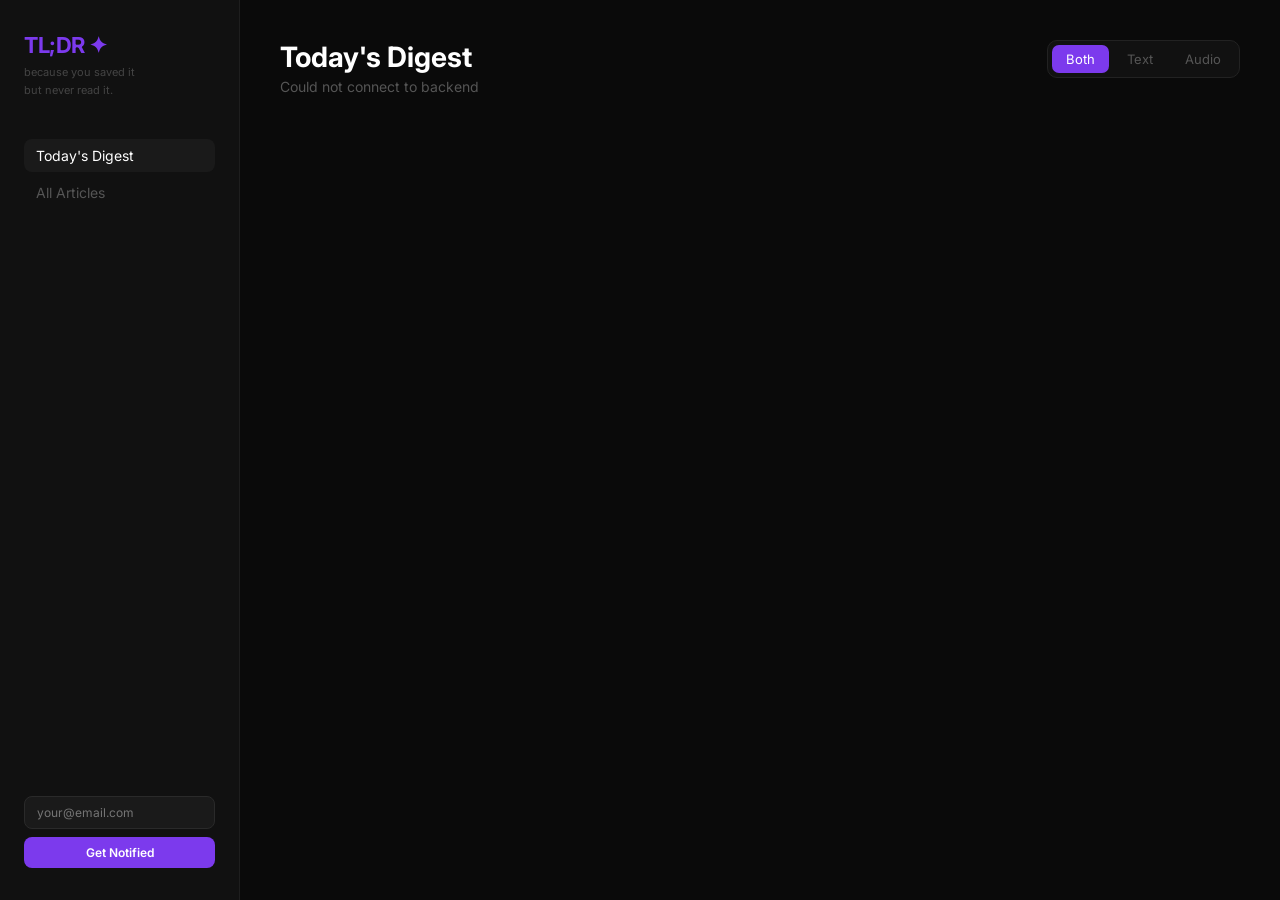
==== dashboard/index.html @ e1d786e1 "commit" ====
<!DOCTYPE html>
<html lang="en">
<head>
  <meta charset="UTF-8">
  <meta name="viewport" content="width=device-width, initial-scale=1.0">
  <title>TL;DR Dashboard</title>
  <link rel="stylesheet" href="style.css">
</head>
<body>

  <aside class="sidebar">
    <div class="logo">TL;DR ✦</div>
    <div class="tagline">because you saved it<br>but never read it.</div>
    <nav>
      <a class="nav-link active" href="#">Today's Digest</a>
      <a class="nav-link" href="#">All Articles</a>
    </nav>
    <div class="sidebar-footer">
      <input type="email" id="sidebar-email" placeholder="your@email.com">
      <button id="sidebar-email-btn">Get Notified</button>
    </div>
  </aside>

  <main class="main">
    <div class="header">
      <div>
        <h1 class="heading">Today's Digest</h1>
        <p class="subheading" id="article-count">Loading articles...</p>
      </div>
      <div class="toggle-group">
        <button class="toggle active" data-mode="both">Both</button>
        <button class="toggle" data-mode="text">Text</button>
        <button class="toggle" data-mode="audio">Audio</button>
      </div>
    </div>

    <div class="cards" id="cards-container">
      <div class="empty-state" id="empty-state" style="display:none">
        <div class="empty-icon">✦</div>
        <p>Nothing saved yet.</p>
        <p class="empty-sub">Install the extension and save your first article!</p>
      </div>
    </div>
  </main>

  <!-- Audio player bar -->
  <div class="audio-bar" id="audio-bar" style="display:none">
    <div class="audio-info">
      <span class="audio-title" id="audio-title">No article selected</span>
    </div>
    <div class="audio-controls">
      <button id="rewind-btn">⏪ 15s</button>
      <button id="play-btn">▶</button>
      <button id="forward-btn">15s ⏩</button>
    </div>
    <div class="audio-progress">
      <span id="current-time">0:00</span>
      <input type="range" id="progress-bar" value="0" min="0" max="100">
      <span id="total-time">0:00</span>
    </div>
  </div>

  <audio id="audio-player"></audio>
  <script src="app.js"></script>
</body>
</html>
---- dashboard/style.css ----
@import url('https://fonts.googleapis.com/css2?family=Inter:wght@400;500;600;700&display=swap');

* { margin: 0; padding: 0; box-sizing: border-box; }

body {
  font-family: 'Inter', sans-serif;
  background: #0a0a0a;
  color: #ffffff;
  display: flex;
  min-height: 100vh;
}

/* SIDEBAR */
.sidebar {
  width: 240px;
  background: #111111;
  border-right: 1px solid #1e1e1e;
  padding: 32px 24px;
  display: flex;
  flex-direction: column;
  position: fixed;
  height: 100vh;
}

.logo {
  font-size: 22px;
  font-weight: 700;
  color: #7C3AED;
  letter-spacing: -0.5px;
  margin-bottom: 6px;
}

.tagline {
  font-size: 11px;
  color: #444;
  line-height: 1.6;
  margin-bottom: 40px;
}

nav {
  display: flex;
  flex-direction: column;
  gap: 4px;
  flex: 1;
}

.nav-link {
  color: #555;
  text-decoration: none;
  font-size: 14px;
  padding: 8px 12px;
  border-radius: 8px;
  transition: all 0.2s;
}

.nav-link:hover { background: #1a1a1a; color: #fff; }
.nav-link.active { background: #1a1a1a; color: #fff; }

.sidebar-footer {
  display: flex;
  flex-direction: column;
  gap: 8px;
}

.sidebar-footer input {
  background: #1a1a1a;
  border: 1px solid #2a2a2a;
  color: white;
  padding: 8px 12px;
  border-radius: 8px;
  font-size: 12px;
  font-family: 'Inter', sans-serif;
}

.sidebar-footer button {
  background: #7C3AED;
  color: white;
  border: none;
  padding: 8px 12px;
  border-radius: 8px;
  font-size: 12px;
  cursor: pointer;
  font-family: 'Inter', sans-serif;
  font-weight: 600;
}

.sidebar-footer button:hover { background: #6D28D9; }

/* MAIN */
.main {
  margin-left: 240px;
  padding: 40px;
  flex: 1;
  padding-bottom: 100px;
}

.header {
  display: flex;
  justify-content: space-between;
  align-items: flex-start;
  margin-bottom: 32px;
}

.heading {
  font-size: 28px;
  font-weight: 700;
  color: #ffffff;
}

.subheading {
  font-size: 14px;
  color: #555;
  margin-top: 4px;
}

.toggle-group {
  display: flex;
  gap: 4px;
  background: #111;
  border: 1px solid #222;
  padding: 4px;
  border-radius: 10px;
}

.toggle {
  background: transparent;
  border: none;
  color: #555;
  padding: 6px 14px;
  border-radius: 7px;
  font-size: 13px;
  cursor: pointer;
  font-family: 'Inter', sans-serif;
  transition: all 0.2s;
}

.toggle.active {
  background: #7C3AED;
  color: white;
}

/* CARDS */
.cards {
  display: grid;
  grid-template-columns: repeat(auto-fill, minmax(340px, 1fr));
  gap: 20px;
}

.card {
  background: #111111;
  border: 1px solid #1e1e1e;
  border-radius: 14px;
  padding: 24px;
  transition: border-color 0.2s;
}

.card:hover { border-color: #7C3AED; }

.card-source {
  font-size: 11px;
  color: #555;
  margin-bottom: 8px;
  text-transform: uppercase;
  letter-spacing: 0.5px;
}

.card-title {
  font-size: 16px;
  font-weight: 600;
  color: #ffffff;
  margin-bottom: 12px;
  line-height: 1.4;
}

.card-summary {
  font-size: 13px;
  color: #888;
  line-height: 1.7;
  margin-bottom: 20px;
}

.card-actions {
  display: flex;
  gap: 10px;
  align-items: center;
}

.play-btn {
  background: #7C3AED;
  color: white;
  border: none;
  padding: 8px 16px;
  border-radius: 8px;
  font-size: 13px;
  cursor: pointer;
  font-family: 'Inter', sans-serif;
  font-weight: 600;
  display: flex;
  align-items: center;
  gap: 6px;
}

.play-btn:hover { background: #6D28D9; }

.card-link {
  font-size: 12px;
  color: #444;
  text-decoration: none;
  transition: color 0.2s;
}

.card-link:hover { color: #7C3AED; }

.listen-time {
  font-size: 11px;
  color: #444;
  margin-left: auto;
}

/* EMPTY STATE */
.empty-state {
  text-align: center;
  padding: 80px 40px;
  grid-column: 1 / -1;
  color: #333;
}

.empty-icon { font-size: 40px; margin-bottom: 16px; }
.empty-sub { font-size: 13px; margin-top: 8px; color: #2a2a2a; }

/* AUDIO BAR */
.audio-bar {
  position: fixed;
  bottom: 0;
  left: 240px;
  right: 0;
  background: #111;
  border-top: 1px solid #1e1e1e;
  padding: 16px 32px;
  display: flex;
  align-items: center;
  gap: 24px;
}

.audio-info { flex: 1; }

.audio-title {
  font-size: 13px;
  color: #ccc;
  font-weight: 500;
}

.audio-controls {
  display: flex;
  gap: 12px;
  align-items: center;
}

.audio-controls button {
  background: transparent;
  border: none;
  color: #888;
  font-size: 13px;
  cursor: pointer;
}

#play-btn {
  background: #7C3AED !important;
  color: white !important;
  width: 36px;
  height: 36px;
  border-radius: 50% !important;
  font-size: 14px !important;
  display: flex;
  align-items: center;
  justify-content: center;
}

.audio-progress {
  display: flex;
  align-items: center;
  gap: 10px;
  flex: 1;
  max-width: 300px;
}

.audio-progress span { font-size: 11px; color: #555; }

#progress-bar {
  flex: 1;
  accent-color: #7C3AED;
}
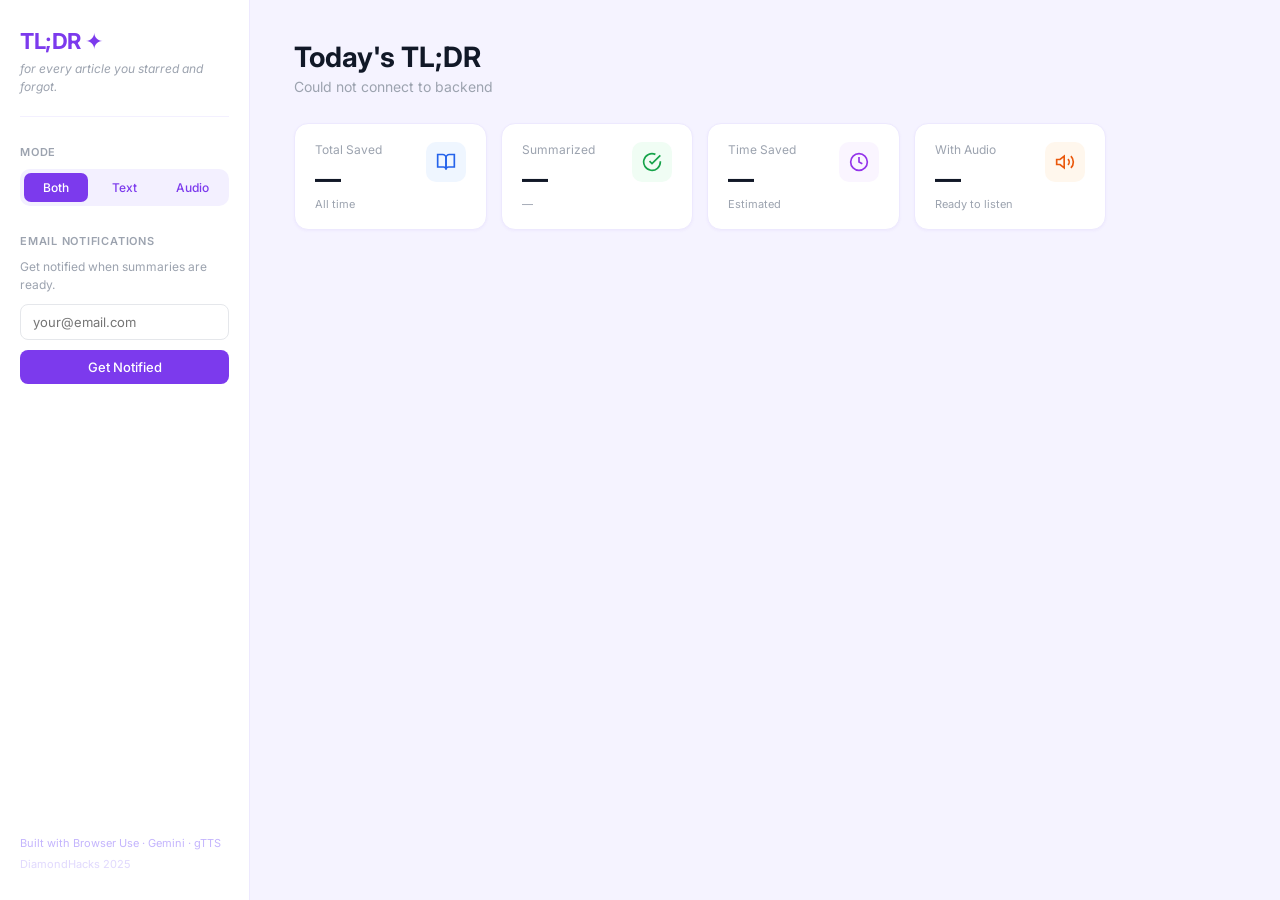
==== commit af17da5e: "yayyyy" ====
--- a/dashboard/index.html
+++ b/dashboard/index.html
@@ -1,32 +1,452 @@
 <!DOCTYPE html>
 <html lang="en">
 <head>
-  <meta charset="UTF-8">
-  <meta name="viewport" content="width=device-width, initial-scale=1.0">
+  <meta charset="UTF-8" />
+  <meta name="viewport" content="width=device-width, initial-scale=1.0" />
   <title>TL;DR Dashboard</title>
-  <link rel="stylesheet" href="style.css">
+  <link href="https://fonts.googleapis.com/css2?family=Inter:wght@400;500;600;700&display=swap" rel="stylesheet" />
+  <style>
+    *, *::before, *::after { box-sizing: border-box; margin: 0; padding: 0; }
+
+    body {
+      font-family: 'Inter', system-ui, sans-serif;
+      font-size: 15px;
+      background: #f5f3ff;
+      color: #111827;
+      min-height: 100vh;
+    }
+
+    /* Layout */
+    .layout {
+      display: flex;
+      min-height: 100vh;
+    }
+
+    /* Sidebar */
+    .sidebar {
+      width: 250px;
+      min-width: 250px;
+      background: #fff;
+      border-right: 1px solid #ede9fe;
+      display: flex;
+      flex-direction: column;
+      padding: 28px 20px;
+      gap: 28px;
+      position: sticky;
+      top: 0;
+      height: 100vh;
+      overflow-y: auto;
+    }
+
+    .sidebar-top {
+      border-bottom: 1px solid #f3f0ff;
+      padding-bottom: 20px;
+    }
+
+    .logo {
+      font-size: 22px;
+      font-weight: 700;
+      color: #7c3aed;
+      letter-spacing: -0.5px;
+      margin-bottom: 6px;
+    }
+
+    .tagline {
+      font-size: 12px;
+      color: #9ca3af;
+      line-height: 1.5;
+      font-style: italic;
+    }
+
+    .sidebar-section {
+      display: flex;
+      flex-direction: column;
+      gap: 10px;
+    }
+
+    .sidebar-label {
+      font-size: 11px;
+      font-weight: 600;
+      color: #9ca3af;
+      text-transform: uppercase;
+      letter-spacing: 0.07em;
+    }
+
+    .sidebar-hint {
+      font-size: 12px;
+      color: #9ca3af;
+      line-height: 1.5;
+    }
+
+    .sidebar-input {
+      padding: 9px 12px;
+      border: 1px solid #e5e7eb;
+      border-radius: 8px;
+      font-size: 13px;
+      width: 100%;
+      outline: none;
+      font-family: inherit;
+      transition: border-color 0.15s;
+    }
+    .sidebar-input:focus {
+      border-color: #a78bfa;
+      box-shadow: 0 0 0 3px rgba(167,139,250,0.15);
+    }
+
+    .sidebar-btn {
+      background: #7c3aed;
+      color: #fff;
+      border: none;
+      border-radius: 8px;
+      padding: 9px 14px;
+      font-size: 13px;
+      font-weight: 500;
+      font-family: inherit;
+      cursor: pointer;
+      width: 100%;
+      transition: background 0.15s;
+    }
+    .sidebar-btn:hover { background: #6d28d9; }
+
+    .sidebar-footer {
+      margin-top: auto;
+      font-size: 11px;
+      color: #c4b5fd;
+      line-height: 1.5;
+    }
+
+    /* Toggle group */
+    .toggle-group {
+      display: flex;
+      gap: 4px;
+      background: #f3f0ff;
+      border-radius: 10px;
+      padding: 4px;
+    }
+
+    .toggle {
+      flex: 1;
+      padding: 7px 0;
+      border: none;
+      background: transparent;
+      border-radius: 7px;
+      font-size: 12px;
+      font-weight: 500;
+      font-family: inherit;
+      color: #7c3aed;
+      cursor: pointer;
+      transition: background 0.15s, color 0.15s;
+    }
+    .toggle.active {
+      background: #7c3aed;
+      color: #fff;
+    }
+    .toggle:hover:not(.active) { background: #ede9fe; }
+
+    /* Main */
+    .main {
+      flex: 1;
+      padding: 40px 44px 120px;
+      max-width: 900px;
+    }
+
+    .main-header { margin-bottom: 28px; }
+
+    .main-title {
+      font-size: 28px;
+      font-weight: 700;
+      color: #111827;
+      margin-bottom: 4px;
+    }
+
+    .main-sub { font-size: 14px; color: #9ca3af; }
+
+    /* Empty state */
+    .empty-state {
+      text-align: center;
+      padding: 80px 40px;
+      color: #9ca3af;
+    }
+    .empty-icon { font-size: 44px; margin-bottom: 16px; }
+    .empty-title { font-size: 18px; font-weight: 600; color: #374151; margin-bottom: 8px; }
+    .empty-sub { font-size: 14px; line-height: 1.6; max-width: 340px; margin: 0 auto; }
+
+    /* Cards */
+    .cards-container { display: flex; flex-direction: column; gap: 18px; }
+
+    .card {
+      background: #fff;
+      border: 1px solid #ede9fe;
+      border-radius: 16px;
+      padding: 24px 26px;
+      box-shadow: 0 1px 4px rgba(124,58,237,0.05);
+      transition: box-shadow 0.2s, border-color 0.2s;
+    }
+    .card:hover {
+      border-color: #c4b5fd;
+      box-shadow: 0 4px 16px rgba(124,58,237,0.1);
+    }
+
+    .card-source {
+      font-size: 11px;
+      font-weight: 600;
+      color: #a78bfa;
+      text-transform: uppercase;
+      letter-spacing: 0.06em;
+      margin-bottom: 8px;
+    }
+
+    .card-title {
+      font-size: 18px;
+      font-weight: 700;
+      color: #111827;
+      line-height: 1.4;
+      margin-bottom: 12px;
+    }
+
+    .card-summary {
+      font-size: 14px;
+      color: #4b5563;
+      line-height: 1.7;
+      margin-bottom: 18px;
+    }
+
+    .card-actions {
+      display: flex;
+      align-items: center;
+      gap: 12px;
+      flex-wrap: wrap;
+    }
+
+    .play-btn {
+      background: #7c3aed;
+      color: #fff;
+      border: none;
+      border-radius: 8px;
+      padding: 8px 18px;
+      font-size: 13px;
+      font-weight: 500;
+      font-family: inherit;
+      cursor: pointer;
+      display: inline-flex;
+      align-items: center;
+      gap: 6px;
+      transition: background 0.15s;
+    }
+    .play-btn:hover { background: #6d28d9; }
+
+    .card-link {
+      font-size: 13px;
+      color: #7c3aed;
+      text-decoration: none;
+      font-weight: 500;
+    }
+    .card-link:hover { text-decoration: underline; }
+
+    .listen-time {
+      margin-left: auto;
+      font-size: 12px;
+      color: #9ca3af;
+    }
+
+    /* Audio Bar */
+    .audio-bar {
+      position: fixed;
+      bottom: 0;
+      left: 0;
+      right: 0;
+      background: #1e0a4a;
+      color: #fff;
+      height: 72px;
+      padding: 0 28px;
+      align-items: center;
+      gap: 22px;
+      z-index: 200;
+      box-shadow: 0 -4px 24px rgba(0,0,0,0.25);
+    }
+
+    .audio-left {
+      display: flex;
+      align-items: center;
+      gap: 10px;
+      min-width: 180px;
+      max-width: 240px;
+      flex-shrink: 0;
+    }
+
+    .audio-playing-dot {
+      width: 8px;
+      height: 8px;
+      border-radius: 50%;
+      background: #a78bfa;
+      flex-shrink: 0;
+      animation: pulse 1.4s ease-in-out infinite;
+    }
+    @keyframes pulse {
+      0%, 100% { opacity: 1; transform: scale(1); }
+      50% { opacity: 0.5; transform: scale(0.85); }
+    }
+
+    .audio-title {
+      font-size: 13px;
+      font-weight: 500;
+      color: #e9d5ff;
+      white-space: nowrap;
+      overflow: hidden;
+      text-overflow: ellipsis;
+    }
+
+    .audio-controls {
+      display: flex;
+      align-items: center;
+      gap: 8px;
+      flex-shrink: 0;
+    }
+
+    .audio-ctrl {
+      background: none;
+      border: none;
+      cursor: pointer;
+      color: #c4b5fd;
+      display: flex;
+      flex-direction: column;
+      align-items: center;
+      gap: 2px;
+      padding: 6px 8px;
+      border-radius: 8px;
+      font-family: inherit;
+      transition: color 0.15s, background 0.15s;
+    }
+    .audio-ctrl:hover { color: #fff; background: rgba(255,255,255,0.1); }
+
+    .ctrl-label { font-size: 9px; font-weight: 600; }
+
+    .audio-play-btn {
+      width: 42px;
+      height: 42px;
+      border-radius: 50%;
+      background: #7c3aed;
+      color: #fff;
+      border: none;
+      font-size: 16px;
+      font-family: inherit;
+      cursor: pointer;
+      display: flex;
+      align-items: center;
+      justify-content: center;
+      transition: background 0.15s, transform 0.1s;
+    }
+    .audio-play-btn:hover { background: #6d28d9; transform: scale(1.05); }
+
+    .audio-progress {
+      flex: 1;
+      display: flex;
+      align-items: center;
+      gap: 10px;
+    }
+
+    .audio-time {
+      font-size: 11px;
+      color: #a78bfa;
+      font-variant-numeric: tabular-nums;
+      min-width: 32px;
+      flex-shrink: 0;
+    }
+
+    .progress-bar {
+      flex: 1;
+      -webkit-appearance: none;
+      appearance: none;
+      height: 4px;
+      border-radius: 99px;
+      background: rgba(255,255,255,0.15);
+      outline: none;
+      cursor: pointer;
+    }
+    .progress-bar::-webkit-slider-thumb {
+      -webkit-appearance: none;
+      width: 14px;
+      height: 14px;
+      border-radius: 50%;
+      background: #9333ea;
+      cursor: pointer;
+    }
+    .progress-bar::-moz-range-thumb {
+      width: 14px;
+      height: 14px;
+      border-radius: 50%;
+      background: #9333ea;
+      border: none;
+      cursor: pointer;
+    }
+
+    /* Scrollbar */
+    ::-webkit-scrollbar { width: 5px; }
+    ::-webkit-scrollbar-track { background: transparent; }
+    ::-webkit-scrollbar-thumb { background: #ddd6fe; border-radius: 99px; }
+
+    /* Stats */
+    .stats-grid {
+      display: grid;
+      grid-template-columns: repeat(4, 1fr);
+      gap: 14px;
+      margin-bottom: 28px;
+    }
+
+    .stat-card {
+      background: #fff;
+      border: 1px solid #ede9fe;
+      border-radius: 14px;
+      padding: 18px 20px;
+      display: flex;
+      justify-content: space-between;
+      align-items: flex-start;
+      box-shadow: 0 1px 3px rgba(124,58,237,0.05);
+    }
+
+    .stat-label { font-size: 12px; color: #9ca3af; margin-bottom: 6px; }
+    .stat-value { font-size: 26px; font-weight: 700; color: #111827; }
+    .stat-change { font-size: 11px; color: #9ca3af; margin-top: 3px; }
+
+    .stat-icon {
+      width: 40px;
+      height: 40px;
+      border-radius: 10px;
+      display: flex;
+      align-items: center;
+      justify-content: center;
+      flex-shrink: 0;
+    }
+    .stat-icon.blue   { background: #eff6ff; }
+    .stat-icon.green  { background: #f0fdf4; }
+    .stat-icon.purple { background: #faf5ff; }
+    .stat-icon.orange { background: #fff7ed; }
+
+    @media (max-width: 900px) {
+      .stats-grid { grid-template-columns: repeat(2, 1fr); }
+    }
+
+    @media (max-width: 700px) {
+      .sidebar { display: none; }
+      .main { padding: 24px 18px 100px; }
+      .audio-left { display: none; }
+      .stats-grid { grid-template-columns: repeat(2, 1fr); }
+    }
+  </style>
 </head>
 <body>
 
+<div class="layout">
+
+  <!-- Sidebar -->
   <aside class="sidebar">
-    <div class="logo">TL;DR ✦</div>
-    <div class="tagline">because you saved it<br>but never read it.</div>
-    <nav>
-      <a class="nav-link active" href="#">Today's Digest</a>
-      <a class="nav-link" href="#">All Articles</a>
-    </nav>
-    <div class="sidebar-footer">
-      <input type="email" id="sidebar-email" placeholder="your@email.com">
-      <button id="sidebar-email-btn">Get Notified</button>
+    <div class="sidebar-top">
+      <div class="logo">TL;DR ✦</div>
+      <p class="tagline">for every article you starred and forgot.</p>
     </div>
-  </aside>
-
-  <main class="main">
-    <div class="header">
-      <div>
-        <h1 class="heading">Today's Digest</h1>
-        <p class="subheading" id="article-count">Loading articles...</p>
-      </div>
+
+    <div class="sidebar-section">
+      <div class="sidebar-label">Mode</div>
       <div class="toggle-group">
         <button class="toggle active" data-mode="both">Both</button>
         <button class="toggle" data-mode="text">Text</button>
@@ -34,33 +454,149 @@
       </div>
     </div>
 
-    <div class="cards" id="cards-container">
-      <div class="empty-state" id="empty-state" style="display:none">
-        <div class="empty-icon">✦</div>
-        <p>Nothing saved yet.</p>
-        <p class="empty-sub">Install the extension and save your first article!</p>
+    <div class="sidebar-section">
+      <div class="sidebar-label">Email Notifications</div>
+      <p class="sidebar-hint">Get notified when summaries are ready.</p>
+      <input type="email" id="sidebar-email" placeholder="your@email.com" class="sidebar-input" />
+      <button id="sidebar-email-btn" class="sidebar-btn">Get Notified</button>
+    </div>
+
+    <div class="sidebar-footer">
+      <p>Built with Browser Use · Gemini · gTTS</p>
+      <p style="margin-top:4px;opacity:0.5">DiamondHacks 2025</p>
+    </div>
+  </aside>
+
+  <!-- Main -->
+  <main class="main">
+    <div class="main-header">
+      <h1 class="main-title">Today's TL;DR</h1>
+      <p class="main-sub" id="article-count">Loading...</p>
+    </div>
+
+    <!-- Stats -->
+    <div class="stats-grid">
+      <div class="stat-card">
+        <div>
+          <div class="stat-label">Total Saved</div>
+          <div class="stat-value" id="stat-total">—</div>
+          <div class="stat-change">All time</div>
+        </div>
+        <div class="stat-icon blue">
+          <svg width="20" height="20" fill="none" stroke="#2563eb" stroke-width="2" viewBox="0 0 24 24"><path d="M2 3h6a4 4 0 0 1 4 4v14a3 3 0 0 0-3-3H2z"/><path d="M22 3h-6a4 4 0 0 0-4 4v14a3 3 0 0 1 3-3h7z"/></svg>
+        </div>
+      </div>
+      <div class="stat-card">
+        <div>
+          <div class="stat-label">Summarized</div>
+          <div class="stat-value" id="stat-summarized">—</div>
+          <div class="stat-change" id="stat-pct">—</div>
+        </div>
+        <div class="stat-icon green">
+          <svg width="20" height="20" fill="none" stroke="#16a34a" stroke-width="2" viewBox="0 0 24 24"><path d="M22 11.08V12a10 10 0 1 1-5.93-9.14"/><polyline points="22 4 12 14.01 9 11.01"/></svg>
+        </div>
+      </div>
+      <div class="stat-card">
+        <div>
+          <div class="stat-label">Time Saved</div>
+          <div class="stat-value" id="stat-time">—</div>
+          <div class="stat-change">Estimated</div>
+        </div>
+        <div class="stat-icon purple">
+          <svg width="20" height="20" fill="none" stroke="#9333ea" stroke-width="2" viewBox="0 0 24 24"><circle cx="12" cy="12" r="10"/><polyline points="12 6 12 12 16 14"/></svg>
+        </div>
+      </div>
+      <div class="stat-card">
+        <div>
+          <div class="stat-label">With Audio</div>
+          <div class="stat-value" id="stat-audio">—</div>
+          <div class="stat-change">Ready to listen</div>
+        </div>
+        <div class="stat-icon orange">
+          <svg width="20" height="20" fill="none" stroke="#ea580c" stroke-width="2" viewBox="0 0 24 24"><polygon points="11 5 6 9 2 9 2 15 6 15 11 19 11 5"/><path d="M19.07 4.93a10 10 0 0 1 0 14.14"/><path d="M15.54 8.46a5 5 0 0 1 0 7.07"/></svg>
+        </div>
       </div>
     </div>
+
+    <div id="empty-state" class="empty-state" style="display:none">
+      <div class="empty-icon">📚</div>
+      <p class="empty-title">Nothing saved yet</p>
+      <p class="empty-sub">Use the Chrome extension to save articles and we'll summarize them for you.</p>
+    </div>
+
+    <div id="cards-container" class="cards-container"></div>
   </main>
-
-  <!-- Audio player bar -->
-  <div class="audio-bar" id="audio-bar" style="display:none">
-    <div class="audio-info">
-      <span class="audio-title" id="audio-title">No article selected</span>
-    </div>
-    <div class="audio-controls">
-      <button id="rewind-btn">⏪ 15s</button>
-      <button id="play-btn">▶</button>
-      <button id="forward-btn">15s ⏩</button>
-    </div>
-    <div class="audio-progress">
-      <span id="current-time">0:00</span>
-      <input type="range" id="progress-bar" value="0" min="0" max="100">
-      <span id="total-time">0:00</span>
-    </div>
+</div>
+
+<!-- Audio Bar -->
+<div id="audio-bar" class="audio-bar" style="display:none">
+  <audio id="audio-player"></audio>
+
+  <div class="audio-left">
+    <div class="audio-playing-dot"></div>
+    <span id="audio-title" class="audio-title">Now Playing</span>
   </div>
 
-  <audio id="audio-player"></audio>
-  <script src="app.js"></script>
+  <div class="audio-controls">
+    <button id="rewind-btn" class="audio-ctrl" title="Back 15s">
+      <svg width="16" height="16" fill="none" stroke="currentColor" stroke-width="2" viewBox="0 0 24 24">
+        <polyline points="1 4 1 10 7 10"/>
+        <path d="M3.51 15a9 9 0 1 0 .49-3.5"/>
+      </svg>
+      <span class="ctrl-label">15s</span>
+    </button>
+
+    <button id="play-btn" class="audio-play-btn">▶</button>
+
+    <button id="forward-btn" class="audio-ctrl" title="Forward 15s">
+      <svg width="16" height="16" fill="none" stroke="currentColor" stroke-width="2" viewBox="0 0 24 24">
+        <polyline points="23 4 23 10 17 10"/>
+        <path d="M20.49 15a9 9 0 1 1-.49-3.5"/>
+      </svg>
+      <span class="ctrl-label">15s</span>
+    </button>
+  </div>
+
+  <div class="audio-progress">
+    <span id="current-time" class="audio-time">0:00</span>
+    <input type="range" id="progress-bar" class="progress-bar" min="0" max="100" value="0" />
+    <span id="total-time" class="audio-time">0:00</span>
+  </div>
+</div>
+
+<script src="app.js"></script>
+<script>
+  // Stats — runs independently from app.js, no changes to original JS needed
+  async function loadStats() {
+    try {
+      const res = await fetch("http://127.0.0.1:8080/digest");
+      const articles = await res.json();
+
+      const total = articles.length;
+      const summarized = articles.filter(a =>
+        a.summary && a.summary !== "Summary could not be generated."
+      ).length;
+      const withAudio = articles.filter(a => a.audio_path).length;
+      const pct = total ? Math.round((summarized / total) * 100) : 0;
+
+      // Estimate ~3 min saved per summary vs full article (~15 min avg)
+      const minSaved = summarized * 12;
+      const timeStr = minSaved >= 60
+        ? `${Math.floor(minSaved / 60)}h ${minSaved % 60}m`
+        : `${minSaved}m`;
+
+      document.getElementById("stat-total").textContent = total;
+      document.getElementById("stat-summarized").textContent = summarized;
+      document.getElementById("stat-pct").textContent = `${pct}% complete`;
+      document.getElementById("stat-time").textContent = timeStr || "0m";
+      document.getElementById("stat-audio").textContent = withAudio;
+    } catch (e) {
+      // silently fail — stats are non-critical
+    }
+  }
+
+  loadStats();
+  setInterval(loadStats, 10000);
+</script>
 </body>
 </html>
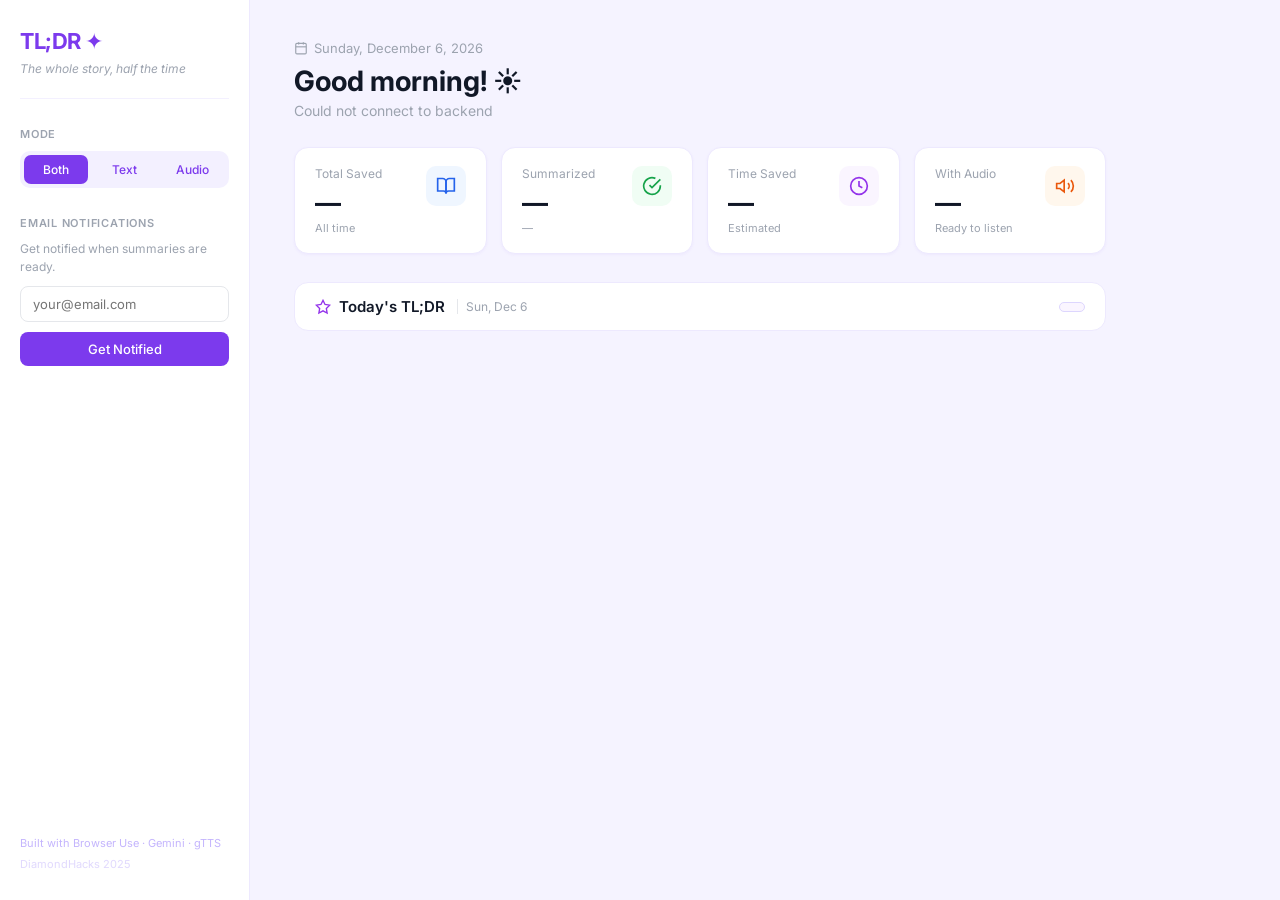
==== commit 77ba8d2d: "final" ====
--- a/dashboard/index.html
+++ b/dashboard/index.html
@@ -171,6 +171,48 @@
     .empty-title { font-size: 18px; font-weight: 600; color: #374151; margin-bottom: 8px; }
     .empty-sub { font-size: 14px; line-height: 1.6; max-width: 340px; margin: 0 auto; }
 
+    /* Section header */
+    .section-header {
+      display: flex;
+      align-items: center;
+      justify-content: space-between;
+      background: #fff;
+      border: 1px solid #ede9fe;
+      border-radius: 14px;
+      padding: 14px 20px;
+      margin-bottom: 16px;
+    }
+
+    .section-header-left {
+      display: flex;
+      align-items: center;
+      gap: 8px;
+    }
+
+    .section-title {
+      font-size: 15px;
+      font-weight: 600;
+      color: #111827;
+    }
+
+    .section-date {
+      font-size: 12px;
+      color: #9ca3af;
+      padding-left: 8px;
+      border-left: 1px solid #e5e7eb;
+      margin-left: 4px;
+    }
+
+    .section-badge {
+      font-size: 12px;
+      font-weight: 500;
+      background: #faf5ff;
+      color: #7c3aed;
+      border: 1px solid #ddd6fe;
+      padding: 4px 12px;
+      border-radius: 999px;
+    }
+
     /* Cards */
     .cards-container { display: flex; flex-direction: column; gap: 18px; }
 
@@ -385,6 +427,16 @@
     ::-webkit-scrollbar-track { background: transparent; }
     ::-webkit-scrollbar-thumb { background: #ddd6fe; border-radius: 99px; }
 
+    /* Date row */
+    .date-row {
+      display: flex;
+      align-items: center;
+      gap: 6px;
+      font-size: 13px;
+      color: #9ca3af;
+      margin-bottom: 8px;
+    }
+
     /* Stats */
     .stats-grid {
       display: grid;
@@ -442,7 +494,7 @@
   <aside class="sidebar">
     <div class="sidebar-top">
       <div class="logo">TL;DR ✦</div>
-      <p class="tagline">for every article you starred and forgot.</p>
+      <p class="tagline">The whole story, half the time</p>
     </div>
 
     <div class="sidebar-section">
@@ -470,7 +522,11 @@
   <!-- Main -->
   <main class="main">
     <div class="main-header">
-      <h1 class="main-title">Today's TL;DR</h1>
+      <div class="date-row">
+        <svg width="14" height="14" fill="none" stroke="currentColor" stroke-width="2" viewBox="0 0 24 24"><rect x="3" y="4" width="18" height="18" rx="2"/><line x1="16" y1="2" x2="16" y2="6"/><line x1="8" y1="2" x2="8" y2="6"/><line x1="3" y1="10" x2="21" y2="10"/></svg>
+        <span id="today-date"></span>
+      </div>
+      <h1 class="main-title" id="greeting"></h1>
       <p class="main-sub" id="article-count">Loading...</p>
     </div>
 
@@ -516,6 +572,16 @@
           <svg width="20" height="20" fill="none" stroke="#ea580c" stroke-width="2" viewBox="0 0 24 24"><polygon points="11 5 6 9 2 9 2 15 6 15 11 19 11 5"/><path d="M19.07 4.93a10 10 0 0 1 0 14.14"/><path d="M15.54 8.46a5 5 0 0 1 0 7.07"/></svg>
         </div>
       </div>
+    </div>
+
+    <!-- Article section header -->
+    <div class="section-header">
+      <div class="section-header-left">
+        <svg width="16" height="16" fill="none" stroke="#9333ea" stroke-width="2" viewBox="0 0 24 24"><polygon points="12 2 15.09 8.26 22 9.27 17 14.14 18.18 21.02 12 17.77 5.82 21.02 7 14.14 2 9.27 8.91 8.26 12 2"/></svg>
+        <span class="section-title">Today's TL;DR</span>
+        <span class="section-date" id="section-date"></span>
+      </div>
+      <span class="section-badge" id="section-count"></span>
     </div>
 
     <div id="empty-state" class="empty-state" style="display:none">
@@ -566,6 +632,33 @@
 
 <script src="app.js"></script>
 <script>
+  // Date & greeting — updates every minute
+  function setDateAndGreeting() {
+    const now = new Date();
+    const h = now.getHours();
+
+    document.getElementById("today-date").textContent = now.toLocaleDateString("en-US", {
+      weekday: "long", year: "numeric", month: "long", day: "numeric"
+    });
+
+    document.getElementById("greeting").textContent =
+      h >= 5  && h < 12 ? "Good morning! ☀️" :
+      h >= 12 && h < 17 ? "Good afternoon! ☀️" :
+      h >= 17 && h < 21 ? "Good evening! 🌆" :
+                          "Good night! 🌙";
+
+    // Also update the section header date
+    const sectionDate = document.getElementById("section-date");
+    if (sectionDate) {
+      sectionDate.textContent = now.toLocaleDateString("en-US", {
+        weekday: "short", month: "short", day: "numeric"
+      });
+    }
+  }
+
+  setDateAndGreeting();
+  setInterval(setDateAndGreeting, 60000); // re-run every minute
+
   // Stats — runs independently from app.js, no changes to original JS needed
   async function loadStats() {
     try {
@@ -590,6 +683,9 @@
       document.getElementById("stat-pct").textContent = `${pct}% complete`;
       document.getElementById("stat-time").textContent = timeStr || "0m";
       document.getElementById("stat-audio").textContent = withAudio;
+
+      const sec = document.getElementById("section-count");
+      if (sec) sec.textContent = `${summarized} summar${summarized === 1 ? "y" : "ies"} ready`;
     } catch (e) {
       // silently fail — stats are non-critical
     }
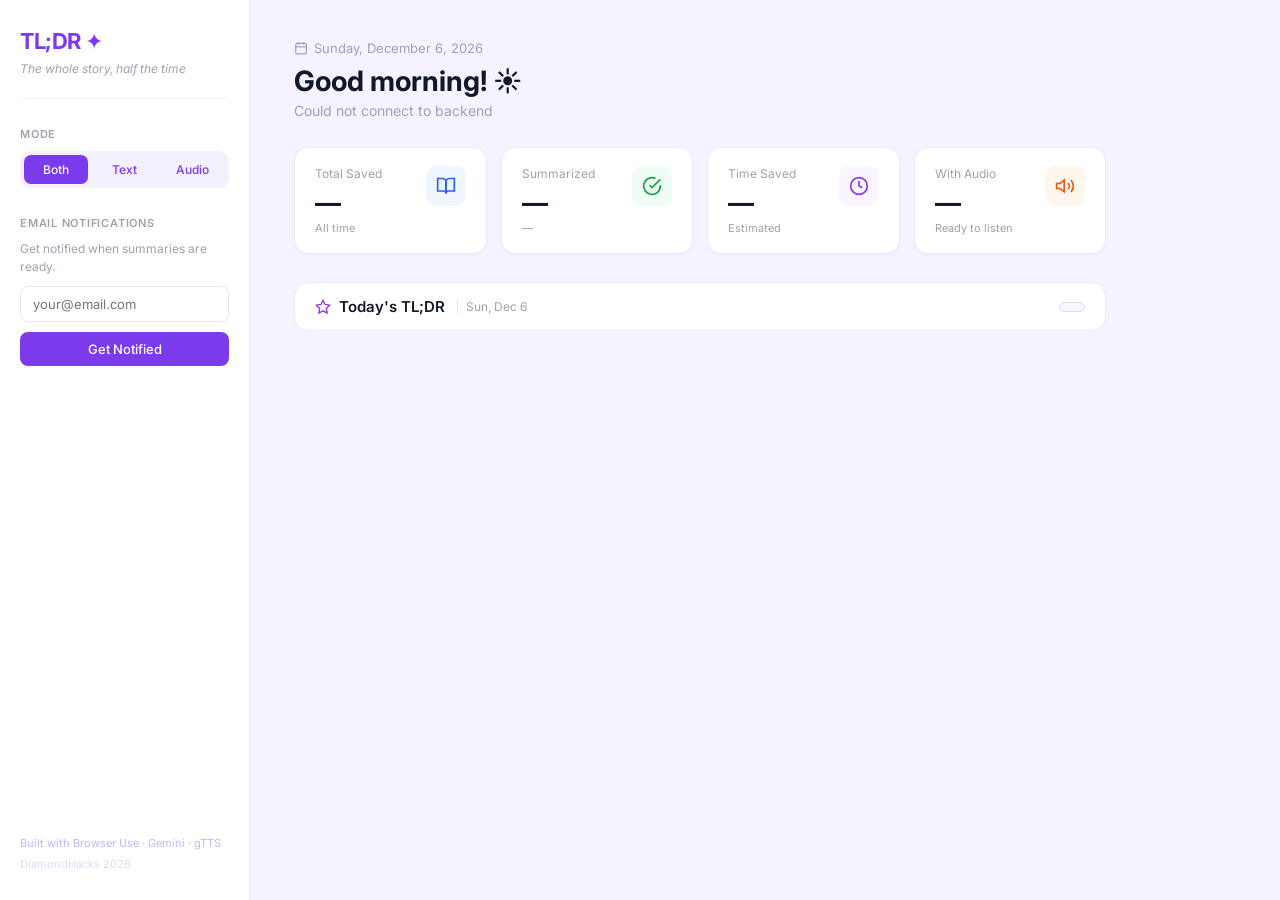
==== commit 151dfcba: "final edit" ====
--- a/dashboard/index.html
+++ b/dashboard/index.html
@@ -515,7 +515,7 @@
 
     <div class="sidebar-footer">
       <p>Built with Browser Use · Gemini · gTTS</p>
-      <p style="margin-top:4px;opacity:0.5">DiamondHacks 2025</p>
+      <p style="margin-top:4px;opacity:0.5">DiamondHacks 2026</p>
     </div>
   </aside>
 
